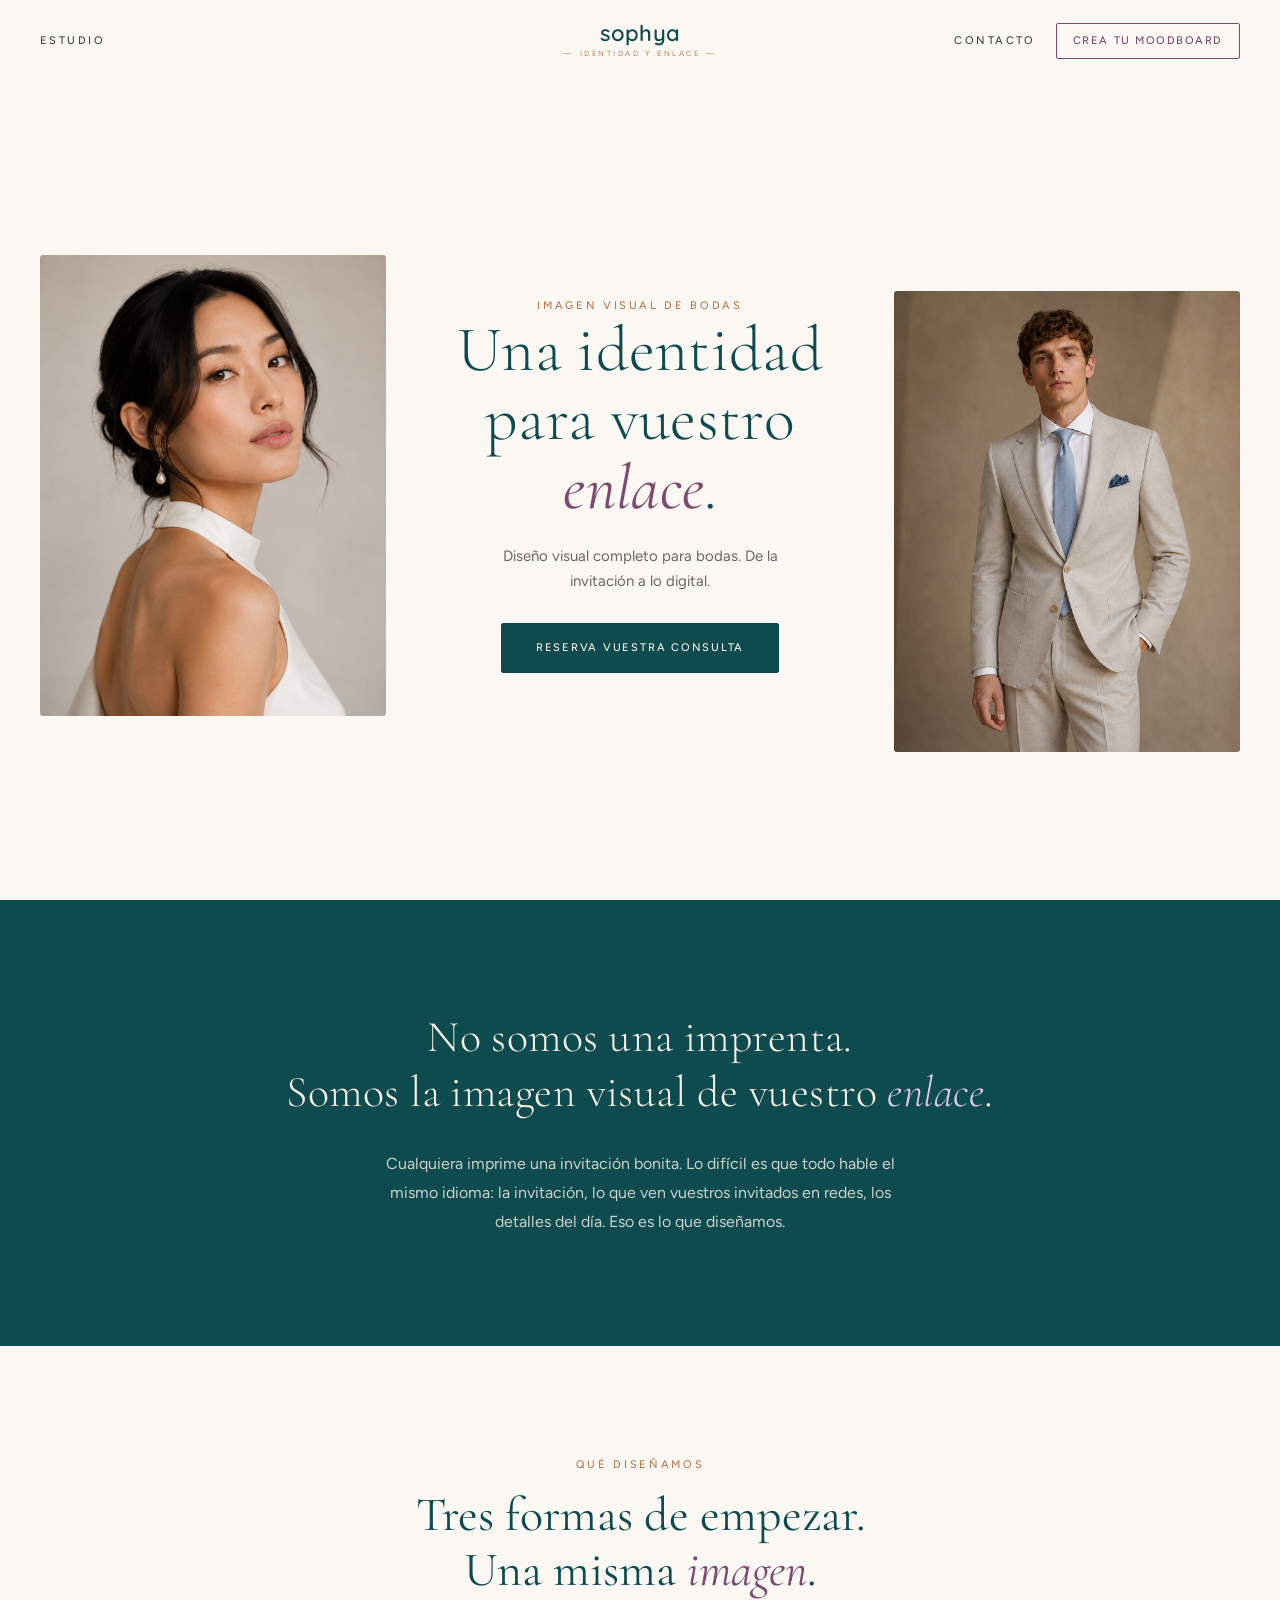
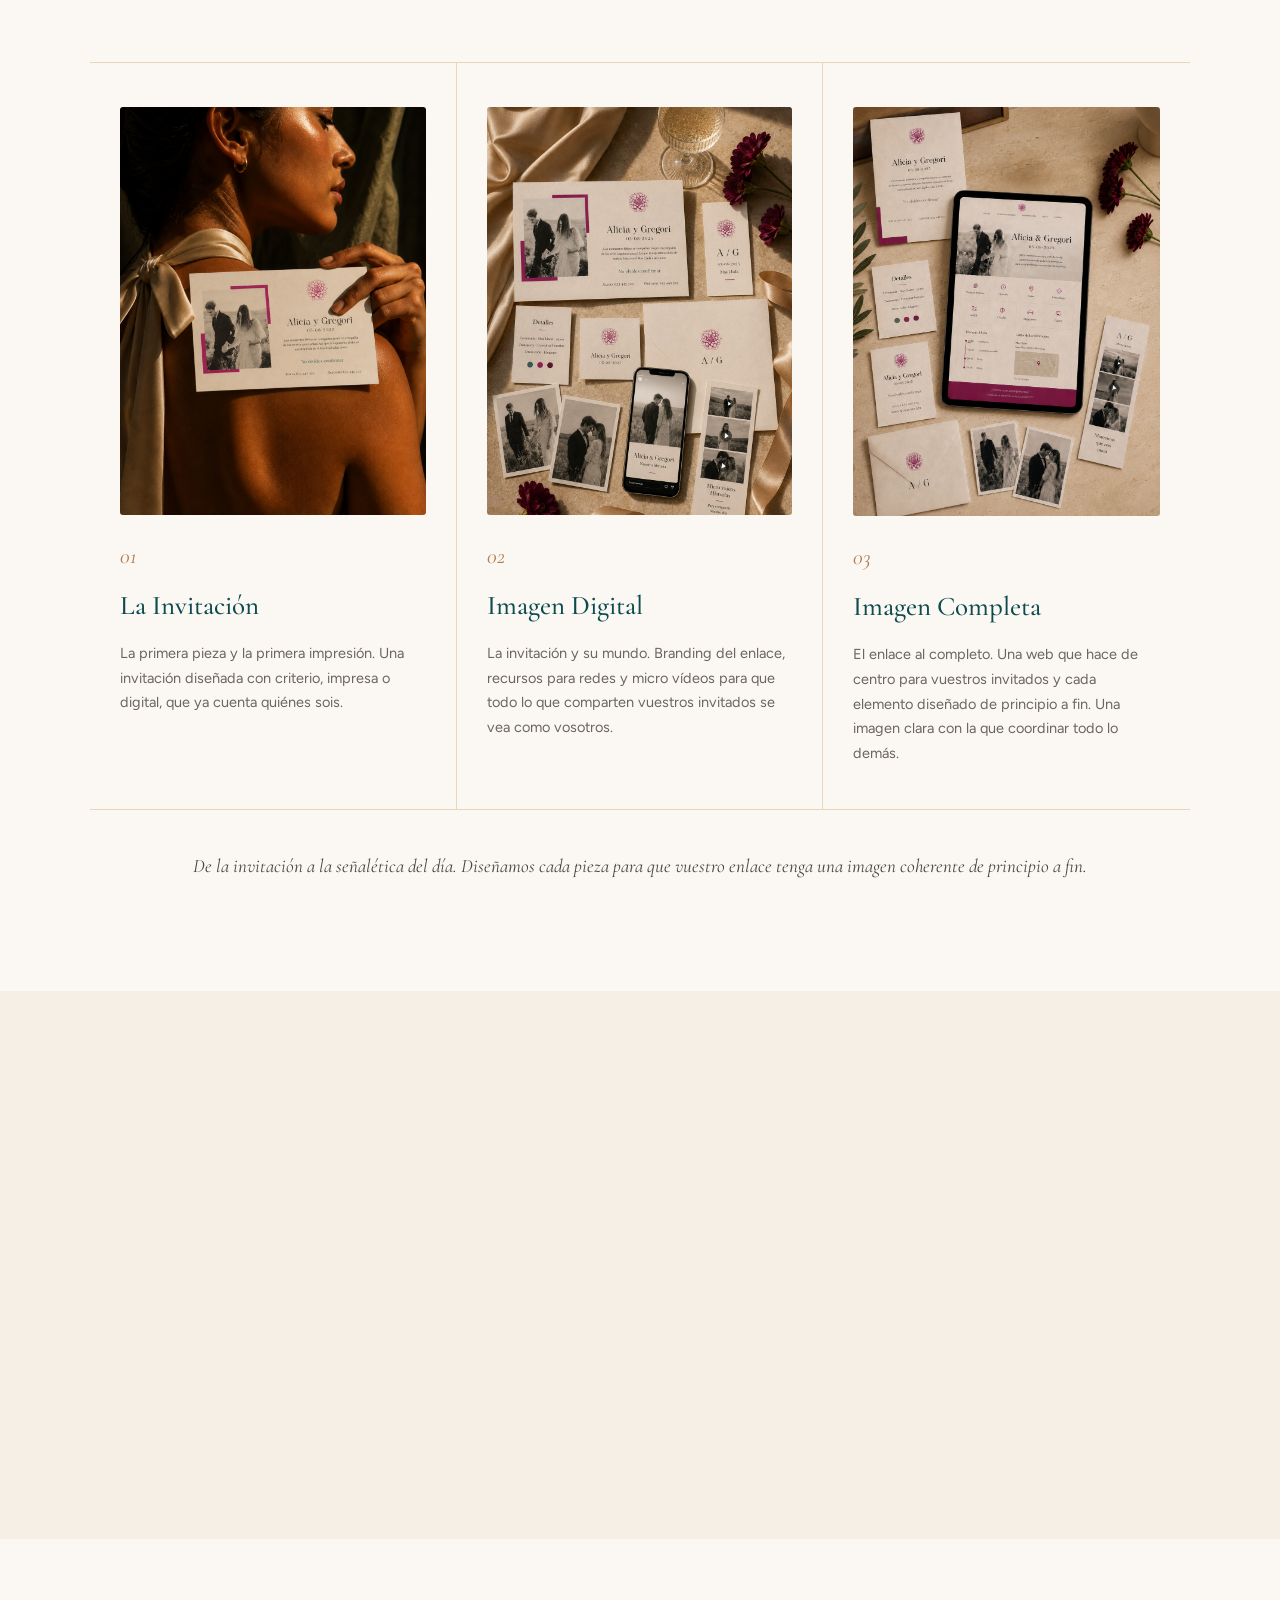
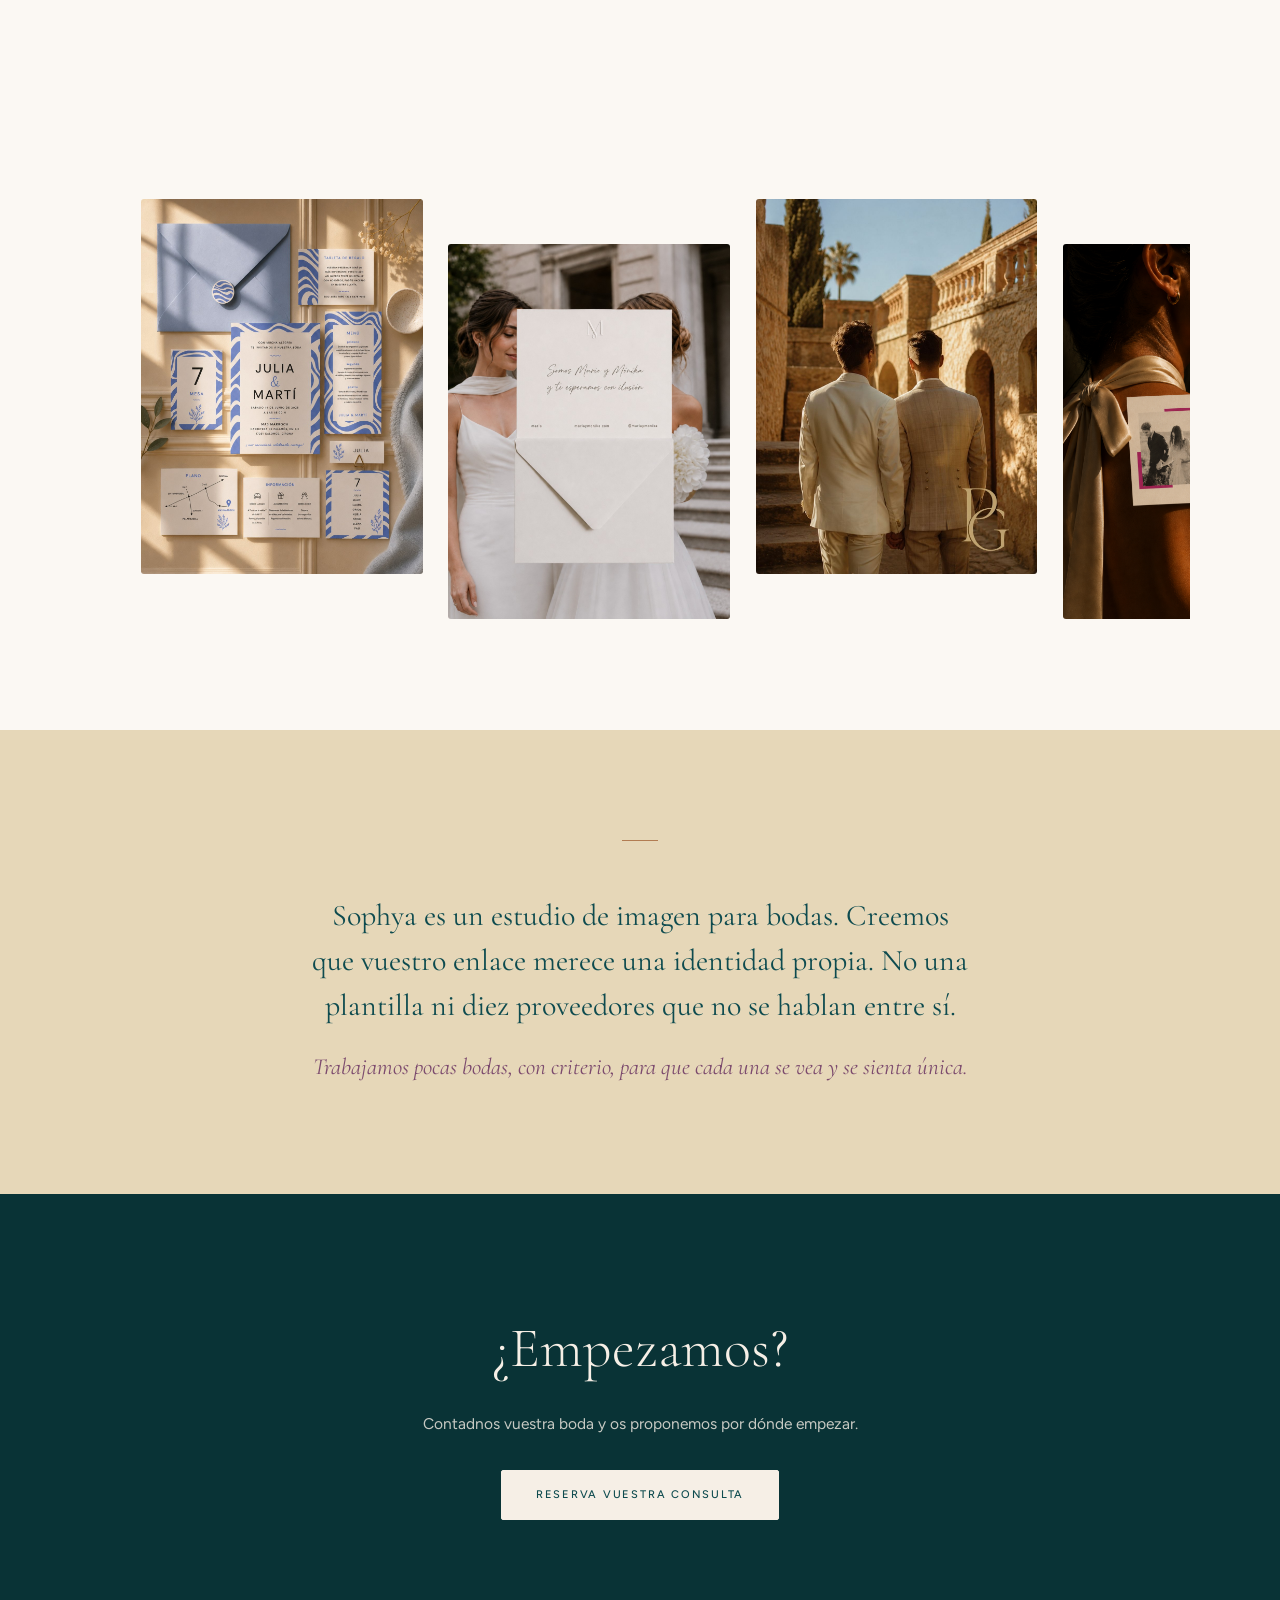
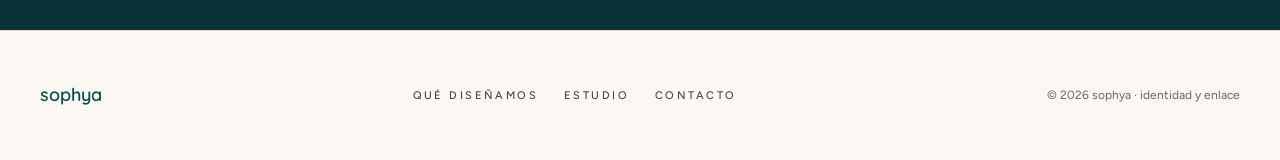
==== index.html @ 4fe339da "Sophya web: landing principal + lead magnet moodboard - index.html: landing completa con nav, hero, " ====
<!DOCTYPE html>
<html lang="es">
<head>
<meta charset="UTF-8">
<meta name="viewport" content="width=device-width, initial-scale=1.0">
<title>sophya — identidad y enlace</title>
<meta name="description" content="Sophya — imagen visual completa para bodas. Papelería, identidad y recursos digitales para que vuestro enlace se vea y se sienta único.">

<meta property="og:title" content="sophya — identidad y enlace">
<meta property="og:description" content="Imagen visual completa para bodas. De la invitación a lo digital.">
<meta property="og:type" content="website">
<meta property="og:image" content="images/hero-novia.png">
<meta name="theme-color" content="#0E4B4F">

<link rel="preconnect" href="https://fonts.googleapis.com">
<link rel="preconnect" href="https://fonts.gstatic.com" crossorigin>
<link href="https://fonts.googleapis.com/css2?family=Cormorant+Garamond:ital,wght@0,300;0,400;0,500;1,400;1,500&family=Figtree:wght@400;500&family=Quicksand:wght@500;600&display=swap" rel="stylesheet">

<style>
  :root {
    --teal: #0E4B4F;
    --teal-deep: #093336;
    --malva: #7C4B6E;
    --lila: #DCCCEC;
    --cobre: #B27C52;
    --crema: #F6EFE6;
    --arena: #E6D7B8;
    --white: #FBF8F3;
    --fg: #2A2622;
    --fg-muted: #4A4540;
    --fg-subtle: #6B655E;
    --line: #E6D7B8;

    --display: 'Cormorant Garamond', Georgia, serif;
    --sans: 'Figtree', -apple-system, BlinkMacSystemFont, sans-serif;
    --logo: 'Quicksand', var(--sans);
  }

  * { margin: 0; padding: 0; box-sizing: border-box; }

  html { scroll-behavior: smooth; }

  body {
    background: var(--white);
    color: var(--fg);
    font-family: var(--sans);
    font-size: 16px;
    line-height: 1.6;
    -webkit-font-smoothing: antialiased;
    -moz-osx-font-smoothing: grayscale;
  }

  .cap {
    font-family: var(--sans);
    font-size: 11px;
    font-weight: 500;
    letter-spacing: 0.24em;
    text-transform: uppercase;
    color: var(--cobre);
  }

  /* ---------- Reveal on scroll ---------- */
  .reveal {
    opacity: 0;
    transform: translateY(16px);
    transition: opacity 2.2s cubic-bezier(0.25, 0, 0.15, 1), transform 2.2s cubic-bezier(0.25, 0, 0.15, 1);
    will-change: opacity, transform;
  }
  .reveal.in { opacity: 1; transform: none; }
  @media (prefers-reduced-motion: reduce) {
    .reveal { opacity: 1; transform: none; transition: none; }
    html { scroll-behavior: auto; }
  }

  /* ---------- Nav ---------- */
  header {
    position: fixed;
    top: 0; left: 0; right: 0;
    display: grid;
    grid-template-columns: 1fr auto 1fr;
    align-items: center;
    padding: 22px 40px;
    z-index: 50;
    background: rgba(251, 248, 243, 0.82);
    backdrop-filter: blur(8px);
    border-bottom: 0.5px solid transparent;
    transition: border-color 0.4s ease, padding 0.4s ease;
  }
  header.scrolled { border-bottom-color: var(--line); padding: 16px 40px; }
  .nav-link {
    font-size: 11px;
    font-weight: 500;
    letter-spacing: 0.22em;
    text-transform: uppercase;
    color: var(--fg-muted);
    text-decoration: none;
    transition: color 0.3s ease;
  }
  .nav-link:hover { color: var(--teal); }
  .nav-moodboard {
    font-size: 11px;
    font-weight: 500;
    letter-spacing: 0.14em;
    text-transform: uppercase;
    text-decoration: none;
    color: var(--malva);
    border: 1px solid var(--malva);
    padding: 8px 16px;
    border-radius: 2px;
    transition: background 0.3s ease, color 0.3s ease;
    white-space: nowrap;
  }
  .nav-moodboard:hover { background: var(--malva); color: var(--white); }
  .nav-left { justify-self: start; }
  .nav-right { justify-self: end; display: flex; align-items: center; gap: 20px; }

  /* Hamburger */
  .nav-toggle {
    display: none;
    flex-direction: column;
    justify-content: center;
    gap: 5px;
    background: none;
    border: none;
    cursor: pointer;
    padding: 4px;
    justify-self: end;
  }
  .nav-toggle span {
    display: block;
    width: 22px;
    height: 1.5px;
    background: var(--teal);
    transition: transform 0.3s, opacity 0.3s;
  }
  .nav-toggle.open span:nth-child(1) { transform: translateY(6.5px) rotate(45deg); }
  .nav-toggle.open span:nth-child(2) { opacity: 0; }
  .nav-toggle.open span:nth-child(3) { transform: translateY(-6.5px) rotate(-45deg); }

  /* Mobile overlay */
  .nav-mobile {
    display: none;
    position: fixed;
    inset: 0;
    background: var(--white);
    z-index: 48;
    flex-direction: column;
    align-items: center;
    justify-content: center;
    gap: 40px;
  }
  .nav-mobile.open { display: flex; }
  .nav-mobile .nav-link { font-size: 13px; letter-spacing: 0.22em; }
  .nav-mobile .nav-moodboard { font-size: 12px; }
  .brand { justify-self: center; text-align: center; text-decoration: none; }
  .brand .mark {
    display: block;
    font-family: var(--logo);
    font-weight: 600;
    font-size: 22px;
    letter-spacing: 0.01em;
    color: var(--teal);
    line-height: 1;
  }
  .brand .tag {
    display: block;
    margin-top: 4px;
    font-size: 7.5px;
    letter-spacing: 0.34em;
    text-transform: uppercase;
    color: var(--cobre);
  }
  .brand .tag::before, .brand .tag::after { content: "—"; margin: 0 6px; color: var(--cobre); }

  /* ---------- Hero ---------- */
  .hero {
    min-height: 100vh;
    display: grid;
    grid-template-columns: 1fr 1.25fr 1fr;
    align-items: center;
    gap: 3vw;
    padding: 130px 40px 60px;
  }
  .hero-img {
    aspect-ratio: 3 / 4;
    object-fit: cover;
    width: 100%;
    display: block;
    border-radius: 3px;
  }
  .hero-img.delay { margin-top: 8vh; }
  .hero-copy { text-align: center; padding: 0 12px; }
  .hero-copy h1 {
    font-family: var(--display);
    font-weight: 300;
    font-size: clamp(38px, 5vw, 64px);
    line-height: 1.08;
    color: var(--teal);
    letter-spacing: 0.005em;
  }
  .hero-copy h1 em { font-style: italic; font-weight: 400; color: var(--malva); }
  .hero-copy p.sub {
    margin-top: 22px;
    font-size: 15px;
    line-height: 1.65;
    color: var(--fg-subtle);
    max-width: 30ch;
    margin-left: auto;
    margin-right: auto;
  }

  /* ---------- Buttons ---------- */
  .btn {
    display: inline-block;
    font-family: var(--sans);
    font-size: 11px;
    font-weight: 500;
    letter-spacing: 0.16em;
    text-transform: uppercase;
    text-decoration: none;
    padding: 15px 34px;
    border-radius: 2px;
    transition: background 0.3s ease, color 0.3s ease, border-color 0.3s ease;
    cursor: pointer;
    border: 1px solid var(--teal);
  }
  .btn-solid { background: var(--teal); color: var(--crema); }
  .btn-solid:hover { background: var(--teal-deep); border-color: var(--teal-deep); }
  .btn-solid.on-deep { border-color: var(--crema); background: var(--crema); color: var(--teal); }
  .btn-solid.on-deep:hover { background: var(--arena); border-color: var(--arena); }
  .hero-copy .btn { margin-top: 30px; }

  /* ---------- Sections ---------- */
  section { padding: 110px 40px; }
  .wrap { max-width: 1100px; margin: 0 auto; }
  .narrow { max-width: 760px; margin: 0 auto; }

  /* Posicionamiento */
  .position {
    background: var(--teal);
    color: var(--crema);
    text-align: center;
  }
  .position h2 {
    font-family: var(--display);
    font-weight: 300;
    font-size: clamp(28px, 3.6vw, 44px);
    line-height: 1.25;
    letter-spacing: 0.01em;
  }
  .position h2 em { font-style: italic; color: var(--lila); }
  .position p {
    margin: 30px auto 0;
    max-width: 56ch;
    font-size: 16px;
    line-height: 1.8;
    color: rgba(246, 239, 230, 0.82);
  }

  /* Section heading */
  .sec-head { text-align: center; margin-bottom: 64px; }
  .sec-head h2 {
    font-family: var(--display);
    font-weight: 400;
    font-size: clamp(30px, 4vw, 48px);
    color: var(--teal);
    line-height: 1.15;
    margin-top: 14px;
  }
  .sec-head h2 em { font-style: italic; color: var(--malva); }

  /* Capas */
  .capas { display: grid; grid-template-columns: repeat(3, 1fr); border-top: 0.5px solid var(--line); }
  .capa { padding: 44px 30px; border-bottom: 0.5px solid var(--line); }
  .capa:not(:last-child) { border-right: 0.5px solid var(--line); }
  .capa-img { display: block; width: 100%; aspect-ratio: 3 / 4; object-fit: cover; border-radius: 3px; margin-bottom: 24px; }
  .capa .num { font-family: var(--display); font-style: italic; font-size: 22px; color: var(--cobre); }
  .capa h3 {
    font-family: var(--display);
    font-weight: 500;
    font-size: 27px;
    color: var(--teal);
    margin: 10px 0 14px;
  }
  .capa p { font-size: 14.5px; line-height: 1.7; color: var(--fg-subtle); }
  .extras { text-align: center; margin-top: 40px; font-family: var(--display); font-style: italic; font-size: 19px; color: var(--fg-muted); }

  /* Proceso */
  .proceso { background: var(--crema); }
  .steps { display: grid; grid-template-columns: repeat(3, 1fr); gap: 40px; }
  .step .num { font-family: var(--display); font-style: italic; font-size: 30px; color: var(--cobre); }
  .step h3 { font-family: var(--display); font-weight: 500; font-size: 23px; color: var(--teal); margin: 6px 0 12px; }
  .step p { font-size: 14.5px; line-height: 1.7; color: var(--fg-subtle); }

  /* Portfolio — horizontal scroll */
  .port-viewport {
    position: relative;
    width: 100%;
    overflow: hidden;
    padding: 0;
  }
  .port-row {
    display: flex;
    align-items: flex-start;
    gap: 2vw;
    padding: 0 4vw;
    width: max-content;
    will-change: transform;
  }
  .port-card {
    flex: 0 0 auto;
    width: 22vw;
    min-width: 200px;
    max-width: 340px;
  }
  .port-card img {
    display: block;
    width: 100%;
    aspect-ratio: 3 / 4;
    object-fit: cover;
    border-radius: 3px;
    opacity: 1;
    transition: opacity 0.45s ease;
    will-change: opacity;
  }
  .port-card:nth-child(even) { margin-top: 5vh; }
  .port-row:has(.port-card:hover) .port-card:not(:hover) img { opacity: 0.25; }
  @media (hover: none) {
    .port-row:has(.port-card:hover) .port-card:not(:hover) img { opacity: 1; }
  }

  /* Estudio */
  .estudio { background: var(--arena); text-align: center; }
  .estudio .narrow { max-width: 660px; }
  .estudio .narrow::before {
    content: '';
    display: block;
    width: 36px;
    height: 0.5px;
    background: var(--cobre);
    margin: 0 auto 52px;
  }
  .estudio p {
    font-family: var(--display);
    font-weight: 400;
    font-size: clamp(22px, 2.6vw, 30px);
    line-height: 1.5;
    color: var(--teal);
  }
  .estudio p em { font-style: italic; color: var(--malva); }
  .estudio p + p {
    margin-top: 22px;
    font-family: var(--display);
    font-style: italic;
    font-size: clamp(18px, 1.9vw, 23px);
    color: var(--malva);
  }

  /* CTA */
  .cta { background: var(--teal-deep); color: var(--crema); text-align: center; }
  .cta h2 {
    font-family: var(--display);
    font-weight: 300;
    font-size: clamp(34px, 4.5vw, 56px);
    color: var(--crema);
  }
  .cta p { margin: 18px auto 34px; max-width: 44ch; color: rgba(246, 239, 230, 0.8); font-size: 15.5px; }

  /* Footer */
  footer {
    background: var(--white);
    padding: 50px 40px;
    display: flex;
    align-items: center;
    justify-content: space-between;
    border-top: 0.5px solid var(--line);
    flex-wrap: wrap;
    gap: 18px;
  }
  footer .mark { font-family: var(--logo); font-weight: 600; font-size: 18px; color: var(--teal); }
  footer .links { display: flex; gap: 26px; }
  footer .copy { font-size: 12px; color: var(--fg-subtle); }

  /* ---------- Responsive ---------- */
  @media (max-width: 860px) {
    header { padding: 16px 22px; grid-template-columns: auto 1fr auto; }
    .nav-left, .nav-right { display: none; }
    .brand { justify-self: center; }
    .nav-toggle { display: flex; }
    .hero {
      grid-template-columns: 1fr;
      padding: 120px 24px 50px;
      gap: 32px;
      text-align: center;
    }
    .hero-img { max-width: 320px; margin: 0 auto !important; }
    .hero-copy { order: -1; }
    .hero-img.last { display: none; }
    section { padding: 70px 24px; }
    .capas { grid-template-columns: 1fr; }
    .capa:not(:last-child) { border-right: none; }
    .steps { grid-template-columns: 1fr; gap: 34px; }
    .port-grid { grid-template-columns: 1fr 1fr; }
    .sec-head { margin-bottom: 44px; }
    footer { flex-direction: column; text-align: center; }
  }
</style>
</head>
<body>

<header id="nav">
  <a class="nav-link nav-left" href="#estudio">Estudio</a>
  <a class="brand" href="#top">
    <span class="mark">sophya</span>
    <span class="tag">identidad y enlace</span>
  </a>
  <nav class="nav-right">
    <a class="nav-link" href="mailto:laurasophialdig@gmail.com?subject=INFO%20-%20SOPHYA%20%7C%20BODAS">Contacto</a>
    <a class="nav-moodboard" href="sophya-moodboard-landing.html">Crea tu moodboard</a>
  </nav>
  <button class="nav-toggle" id="nav-toggle" aria-label="Abrir menú">
    <span></span><span></span><span></span>
  </button>
</header>

<div class="nav-mobile" id="nav-mobile">
  <a class="nav-link" href="#estudio" onclick="closeNav()">Estudio</a>
  <a class="nav-link" href="mailto:laurasophialdig@gmail.com?subject=INFO%20-%20SOPHYA%20%7C%20BODAS" onclick="closeNav()">Contacto</a>
  <a class="nav-moodboard" href="sophya-moodboard-landing.html">Crea tu moodboard</a>
</div>

<main id="top">

  <!-- Hero -->
  <section class="hero">
    <img class="hero-img reveal" src="images/hero-novia.png" alt="Retrato editorial de novia con vestido blanco">
    <div class="hero-copy reveal">
      <p class="cap">Imagen visual de bodas</p>
      <h1>Una identidad<br>para vuestro <em>enlace</em>.</h1>
      <p class="sub">Diseño visual completo para bodas. De la invitación a lo digital.</p>
      <a class="btn btn-solid" href="https://tidycal.com/sophya-estudio/reunion-45" target="_blank" rel="noopener">Reserva vuestra consulta</a>
    </div>
    <img class="hero-img delay last reveal" src="images/hero-arco.jpg" alt="Retrato editorial en arco mediterráneo">
  </section>

  <!-- Posicionamiento -->
  <section class="position">
    <div class="narrow reveal">
      <h2>No somos una imprenta.<br>Somos la imagen visual de vuestro <em>enlace</em>.</h2>
      <p>Cualquiera imprime una invitación bonita. Lo difícil es que todo hable el mismo idioma: la invitación, lo que ven vuestros invitados en redes, los detalles del día. Eso es lo que diseñamos.</p>
    </div>
  </section>

  <!-- Qué diseñamos -->
  <section id="diseno">
    <div class="wrap">
      <div class="sec-head reveal">
        <p class="cap">Qué diseñamos</p>
        <h2>Tres formas de empezar.<br>Una misma <em>imagen</em>.</h2>
      </div>
      <div class="capas reveal">
        <div class="capa">
          <img class="capa-img" src="images/muestra1.png" alt="Muestra de invitación de boda Sophya">
          <span class="num">01</span>
          <h3>La Invitación</h3>
          <p>La primera pieza y la primera impresión. Una invitación diseñada con criterio, impresa o digital, que ya cuenta quiénes sois.</p>
        </div>
        <div class="capa">
          <img class="capa-img" src="images/serviciodigital2.jpg" alt="Imagen digital para boda Sophya">
          <span class="num">02</span>
          <h3>Imagen Digital</h3>
          <p>La invitación y su mundo. Branding del enlace, recursos para redes y micro vídeos para que todo lo que comparten vuestros invitados se vea como vosotros.</p>
        </div>
        <div class="capa">
          <img class="capa-img" src="images/serviciodigital3.jpg" alt="Imagen completa para boda Sophya">
          <span class="num">03</span>
          <h3>Imagen Completa</h3>
          <p>El enlace al completo. Una web que hace de centro para vuestros invitados y cada elemento diseñado de principio a fin. Una imagen clara con la que coordinar todo lo demás.</p>
        </div>
      </div>
      <p class="extras reveal">De la invitación a la señalética del día. Diseñamos cada pieza para que vuestro enlace tenga una imagen coherente de principio a fin.</p>
    </div>
  </section>

  <!-- Proceso -->
  <section class="proceso">
    <div class="wrap">
      <div class="sec-head reveal">
        <p class="cap">El proceso</p>
        <h2>Sin prisa, con <em>criterio</em>.</h2>
      </div>
      <div class="steps reveal">
        <div class="step">
          <span class="num">01</span>
          <h3>Conversación</h3>
          <p>Empezamos por entenderos. Una entrevista para conocer vuestro estilo, vuestra historia y qué imagináis.</p>
        </div>
        <div class="step">
          <span class="num">02</span>
          <h3>Propuesta</h3>
          <p>Diseñamos una propuesta a vuestra medida, con tiempos claros y todo lo que incluye.</p>
        </div>
        <div class="step">
          <span class="num">03</span>
          <h3>Diseño</h3>
          <p>Damos forma a cada pieza. Dos rondas de ajustes y nada sale sin vuestro aprobado.</p>
        </div>
      </div>
    </div>
  </section>

  <!-- Portfolio -->
  <section id="portfolio">
    <div class="wrap">
      <div class="sec-head reveal">
        <p class="cap">Portfolio</p>
        <h2>Una <em>muestra</em>.</h2>
      </div>
      <div class="port-viewport reveal">
        <div class="port-row" id="port-row"></div>
      </div>
    </div>
  </section>

  <!-- Estudio -->
  <section id="estudio" class="estudio">
    <div class="narrow reveal">
      <p>Sophya es un estudio de imagen para bodas. Creemos que vuestro enlace merece una identidad propia. No una plantilla ni diez proveedores que no se hablan entre sí.</p>
      <p>Trabajamos pocas bodas, con criterio, para que cada una se vea y se sienta <em>única</em>.</p>
    </div>
  </section>

  <!-- CTA -->
  <section id="contacto" class="cta">
    <div class="narrow reveal">
      <h2>¿Empezamos?</h2>
      <p>Contadnos vuestra boda y os proponemos por dónde empezar.</p>
      <a class="btn btn-solid on-deep" href="https://tidycal.com/sophya-estudio/reunion-45" target="_blank" rel="noopener">Reserva vuestra consulta</a>
    </div>
  </section>

</main>

<footer>
  <span class="mark">sophya</span>
  <div class="links">
    <a class="nav-link" href="#diseno">Qué diseñamos</a>
    <a class="nav-link" href="#estudio">Estudio</a>
    <a class="nav-link" href="mailto:laurasophialdig@gmail.com?subject=INFO%20-%20SOPHYA%20%7C%20BODAS">Contacto</a>
  </div>
  <span class="copy">© <span id="year"></span> sophya · identidad y enlace</span>
</footer>

<script>
  const nav = document.getElementById('nav');
  const onScroll = () => nav.classList.toggle('scrolled', window.scrollY > 40);
  window.addEventListener('scroll', onScroll, { passive: true });
  onScroll();

  /* Mobile nav toggle */
  const toggle = document.getElementById('nav-toggle');
  const mobileNav = document.getElementById('nav-mobile');
  function closeNav() { toggle.classList.remove('open'); mobileNav.classList.remove('open'); document.body.style.overflow = ''; }
  toggle.addEventListener('click', () => {
    const isOpen = mobileNav.classList.toggle('open');
    toggle.classList.toggle('open', isOpen);
    document.body.style.overflow = isOpen ? 'hidden' : '';
  });
  document.addEventListener('keydown', e => { if (e.key === 'Escape') closeNav(); });

  const io = new IntersectionObserver((entries) => {
    entries.forEach(e => { if (e.isIntersecting) { e.target.classList.add('in'); io.unobserve(e.target); } });
  }, { threshold: 0.12, rootMargin: '0px 0px -8% 0px' });
  document.querySelectorAll('.reveal').forEach(el => io.observe(el));

  document.getElementById('year').textContent = new Date().getFullYear();

  /* ---- Portfolio: infinite horizontal scroll ---- */
  const portImages = [
    { src: 'images/muestra7.jpg',  alt: 'Retrato editorial de novia' },
    { src: 'images/muestra6.jpg',  alt: 'Papelería de boda con sobre' },
    { src: 'images/muestra2.jpg',  alt: 'Pareja en boda exterior' },
    { src: 'images/muestra1.png',  alt: 'Invitación de boda' },
    { src: 'images/muestra3.jpg',  alt: 'Retrato editorial con flor de loto' },
    { src: 'images/muestra8.jpg',  alt: 'Pareja en boda nocturna' },
    { src: 'images/muestra4.jpg',  alt: 'Flatlay de moodboard de boda' },
    { src: 'images/muestra5.png',  alt: 'Diseño de invitación' },
    { src: 'images/hero-novia.png', alt: 'Retrato de novia' },
    { src: 'images/hero-arco.jpg', alt: 'Retrato en arco mediterráneo' },
  ];

  const REPEAT = 4;
  const portRow = document.getElementById('port-row');

  for (let r = 0; r < REPEAT; r++) {
    portImages.forEach(({ src, alt }) => {
      const card = document.createElement('div');
      card.className = 'port-card';
      const img = document.createElement('img');
      img.src = src;
      img.alt = alt;
      img.loading = 'lazy';
      card.appendChild(img);
      portRow.appendChild(card);
    });
  }

  let portX = 0;
  let portVel = 0;
  const baseSpeed = -0.5;
  let setW = 0;
  let portRunning = false;

  function initPortScroll() {
    const cards = portRow.querySelectorAll('.port-card');
    if (cards.length < portImages.length * 2) return;
    const a = cards[0].getBoundingClientRect().left;
    const b = cards[portImages.length].getBoundingClientRect().left;
    setW = b - a;
    if (setW <= 0) return;
    window.addEventListener('wheel', (e) => {
      if (Math.abs(e.deltaX) > Math.abs(e.deltaY)) return;
      portVel -= e.deltaY * 0.4;
    }, { passive: true });
    portTick();
  }

  function portTick() {
    if (!portRunning) { requestAnimationFrame(portTick); return; }
    portX += baseSpeed + portVel;
    portVel *= 0.92;
    if (Math.abs(portVel) < 0.01) portVel = 0;
    if (setW > 0) {
      while (portX <= -setW) portX += setW;
      while (portX > 0) portX -= setW;
    }
    portRow.style.transform = `translateX(${portX}px)`;
    requestAnimationFrame(portTick);
  }

  const portObserver = new IntersectionObserver((entries) => {
    entries.forEach(e => {
      if (e.isIntersecting && !portRunning) {
        setTimeout(() => {
          portRunning = true;
          initPortScroll();
        }, 800);
        portObserver.unobserve(e.target);
      }
    });
  }, { threshold: 0.2 });
  portObserver.observe(document.getElementById('portfolio'));

  requestAnimationFrame(portTick);
</script>
</body>
</html>
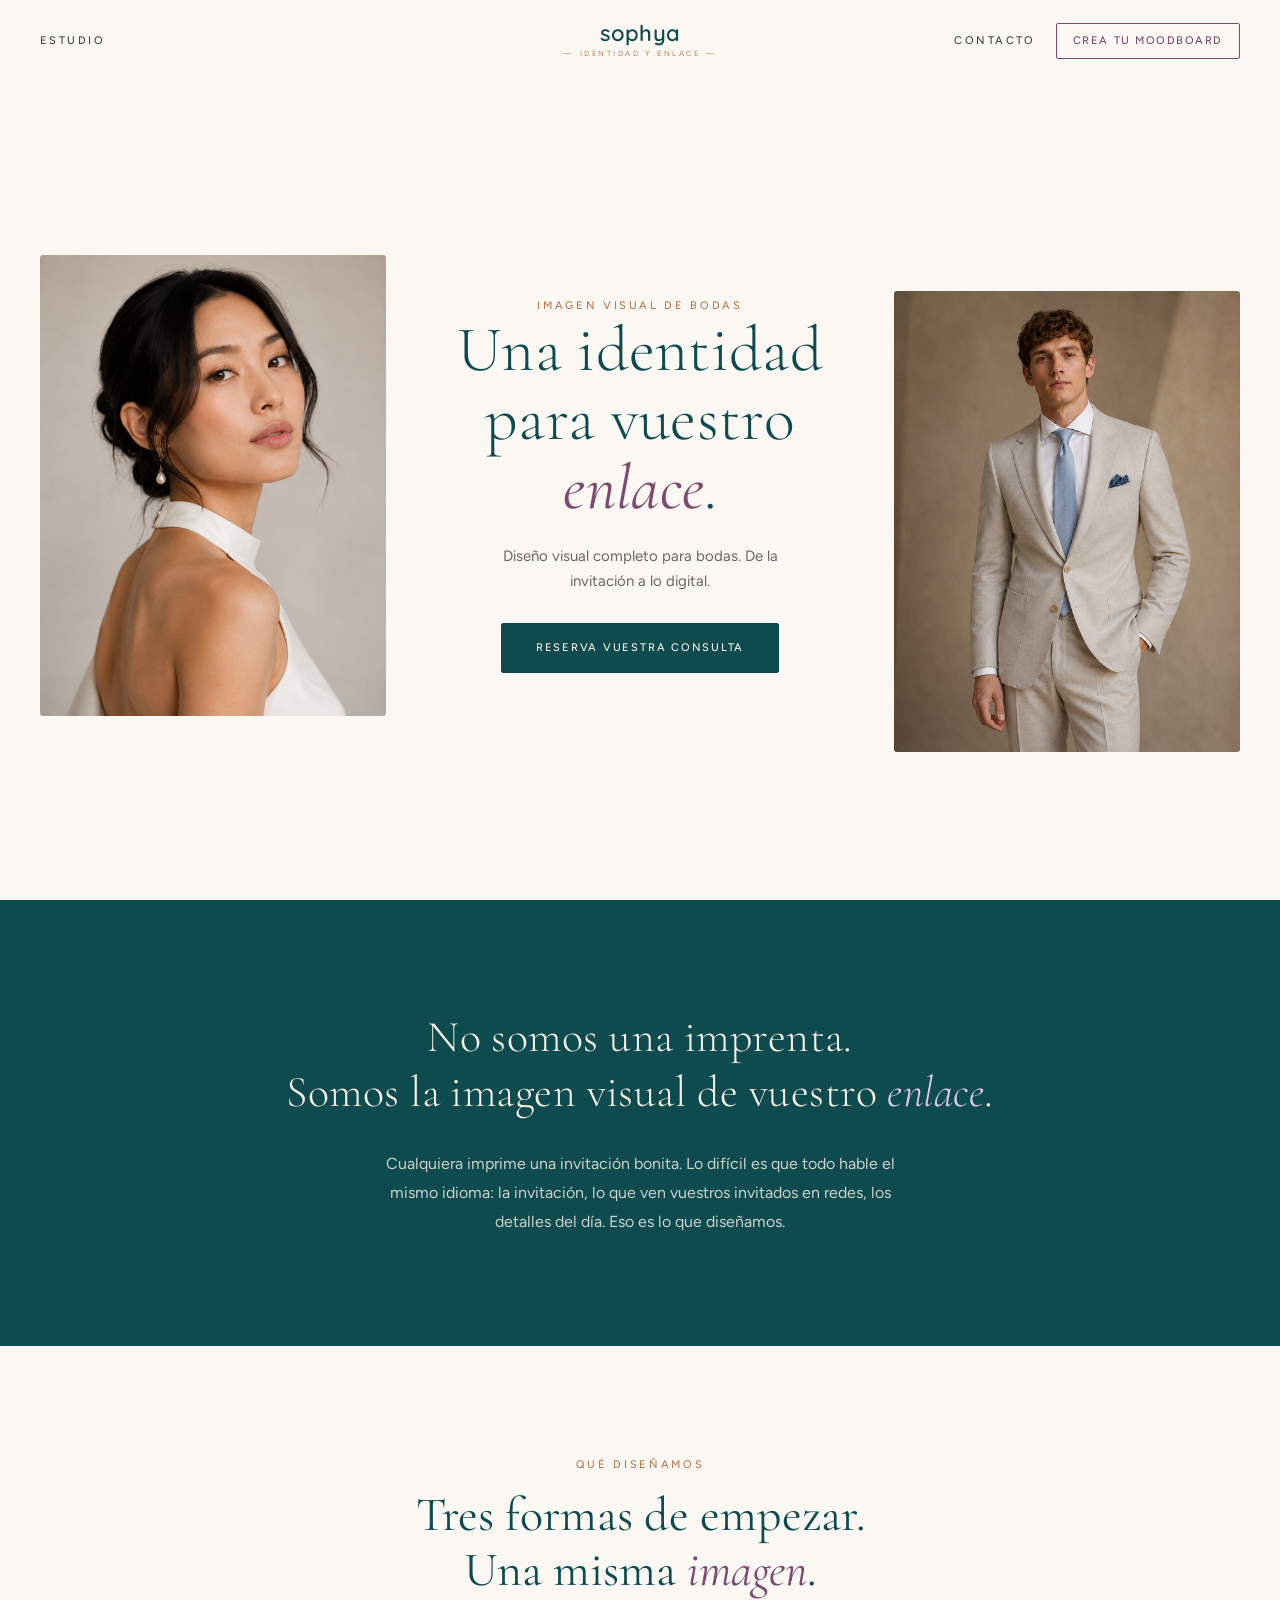
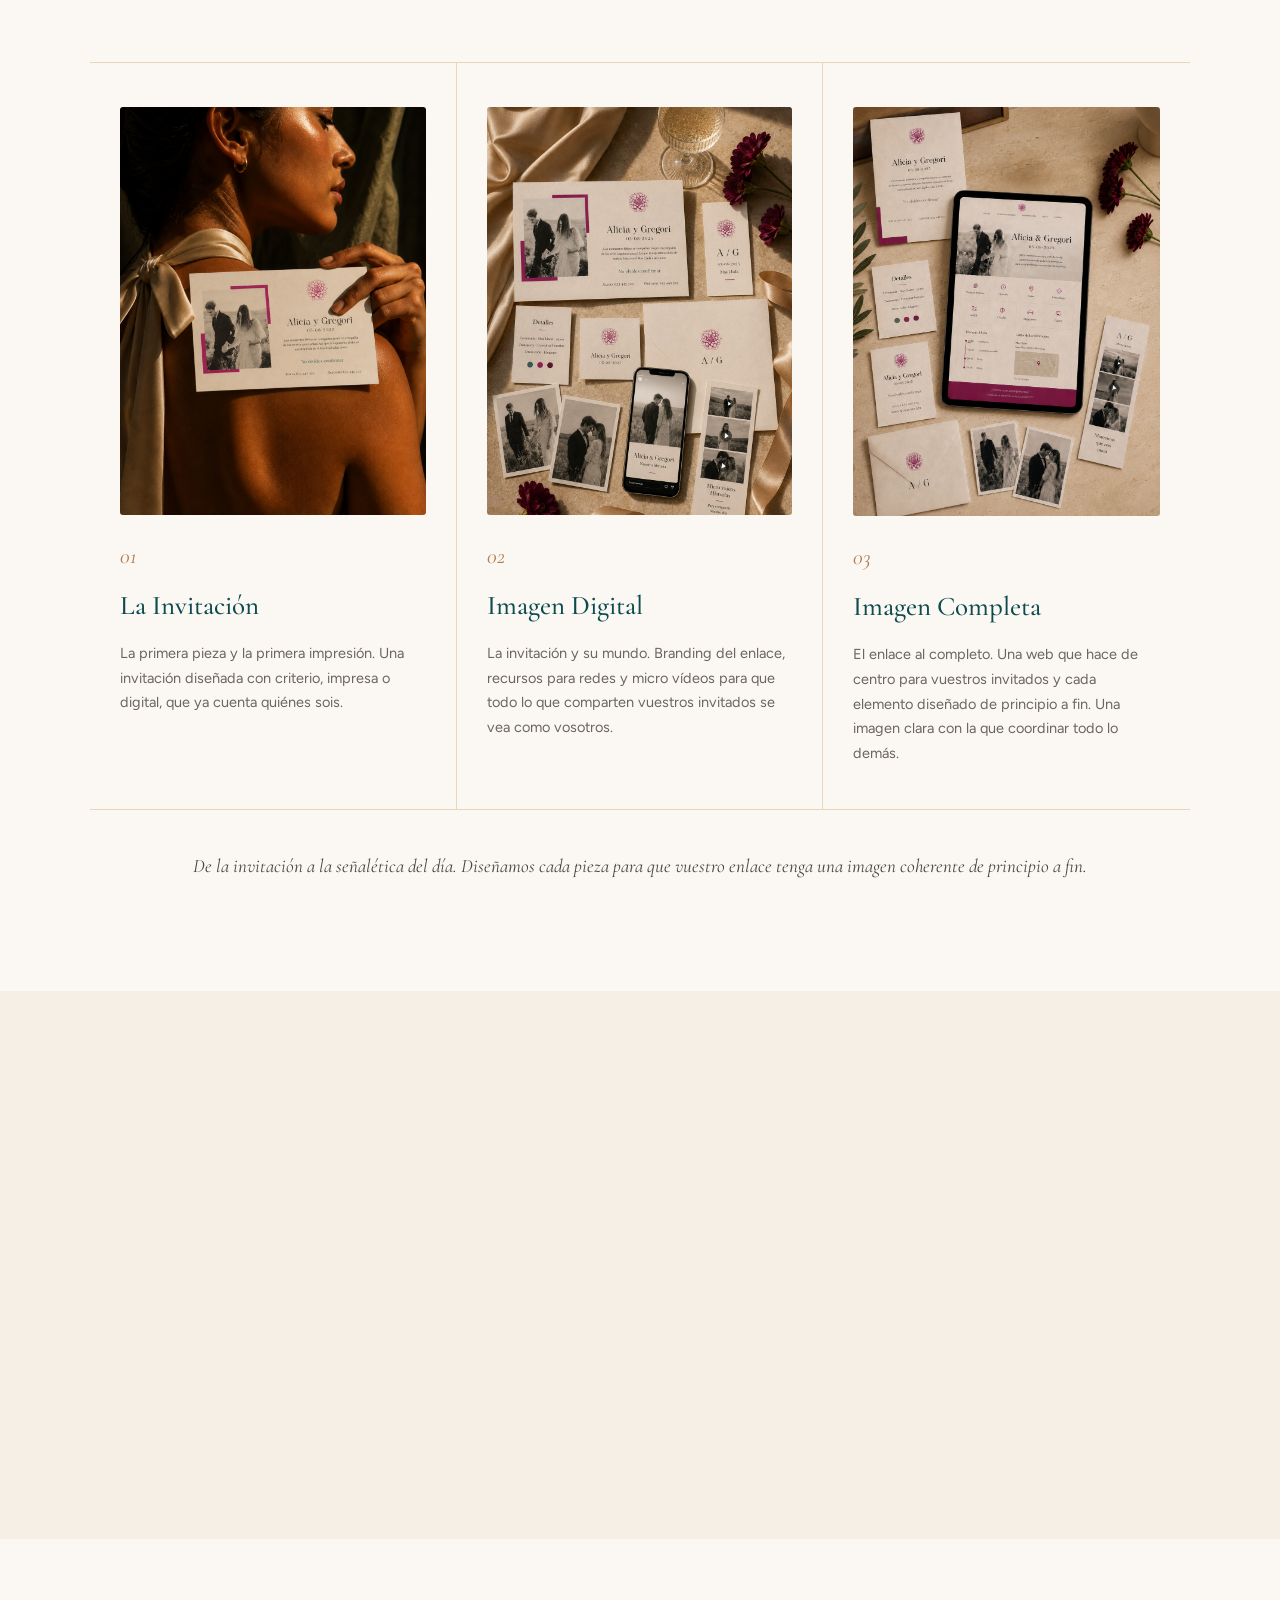
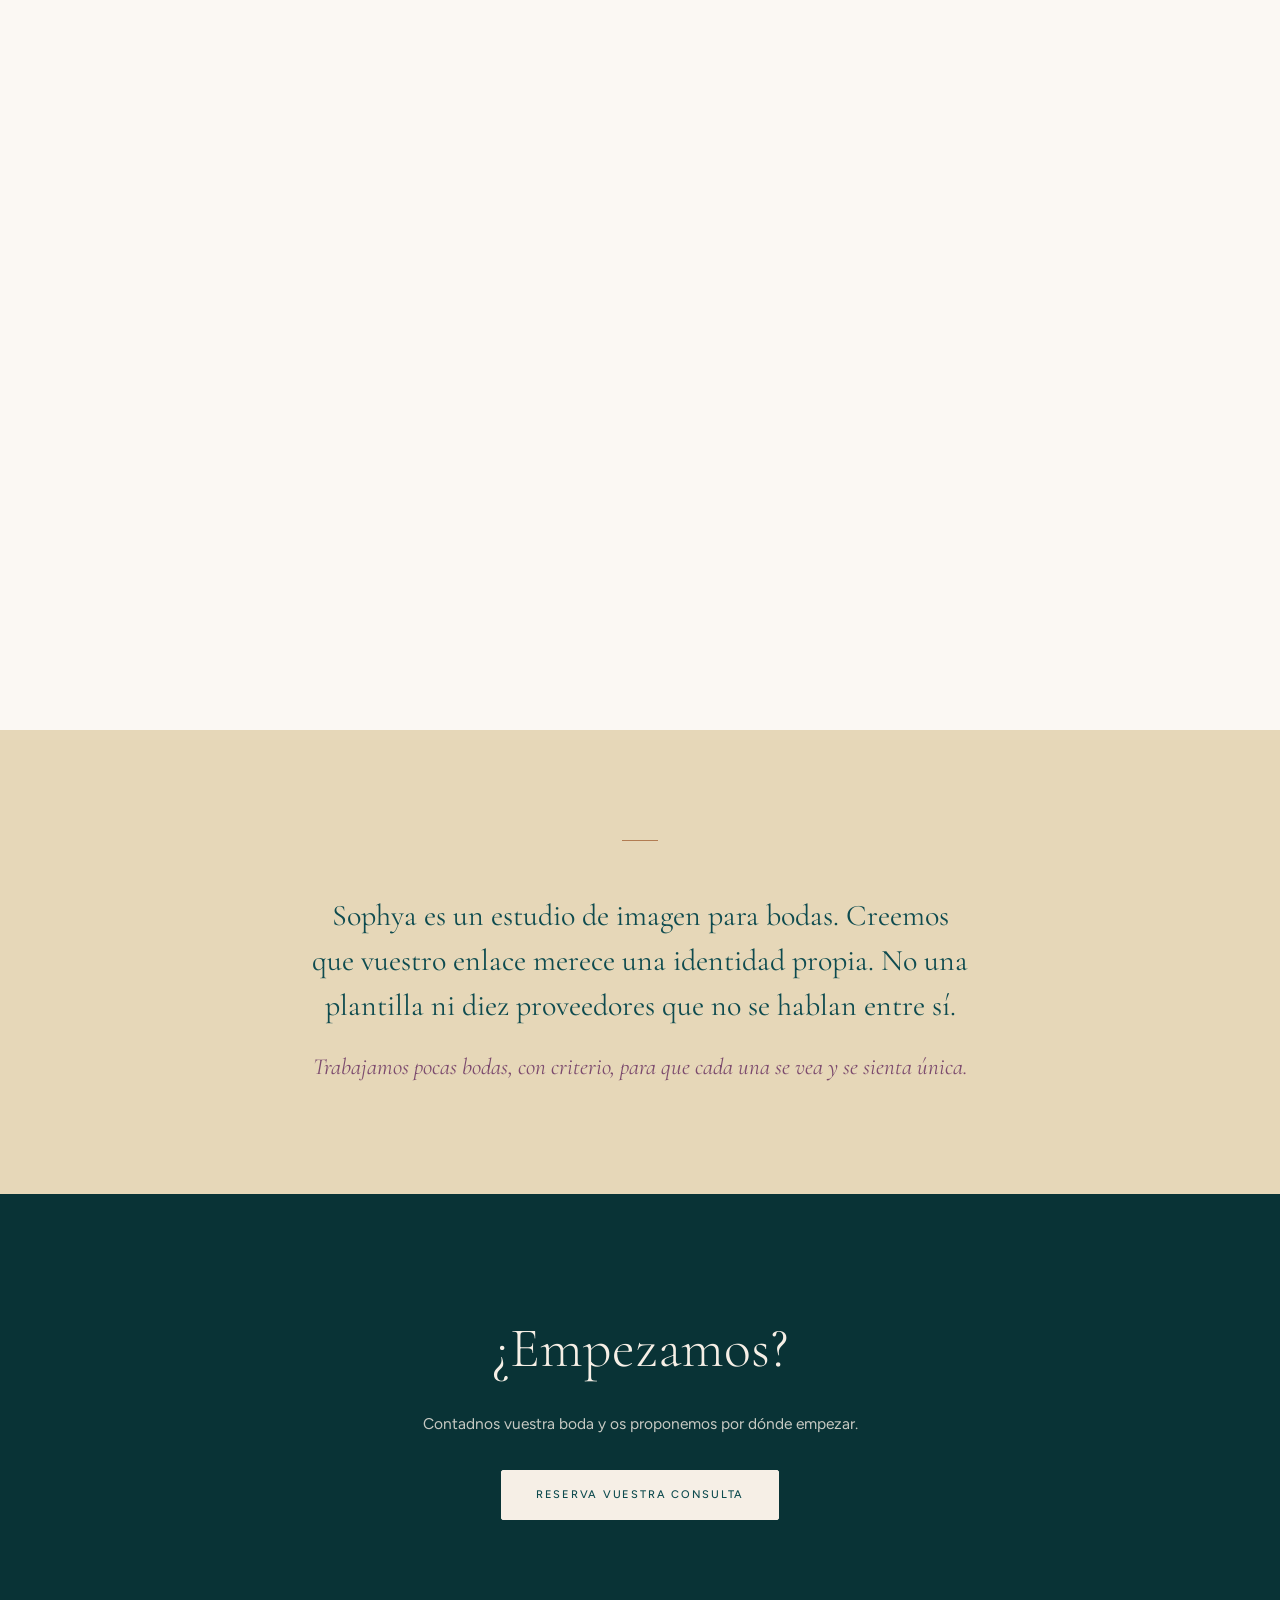
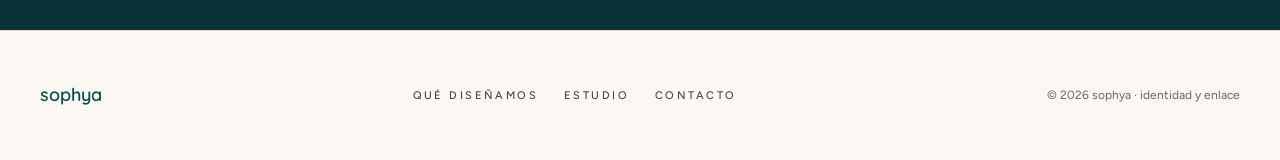
==== commit fc4af12f: "Añadir favicon e apple-touch-icon en todas las páginas Co-Authored-By: Claude Sonnet 4.6 <noreply@an" ====
--- a/index.html
+++ b/index.html
@@ -4,6 +4,8 @@
 <meta charset="UTF-8">
 <meta name="viewport" content="width=device-width, initial-scale=1.0">
 <title>sophya — identidad y enlace</title>
+<link rel="icon" type="image/png" href="images/icon-sophya.png">
+<link rel="apple-touch-icon" href="images/icon-sophya.png">
 <meta name="description" content="Sophya — imagen visual completa para bodas. Papelería, identidad y recursos digitales para que vuestro enlace se vea y se sienta único.">
 
 <meta property="og:title" content="sophya — identidad y enlace">
